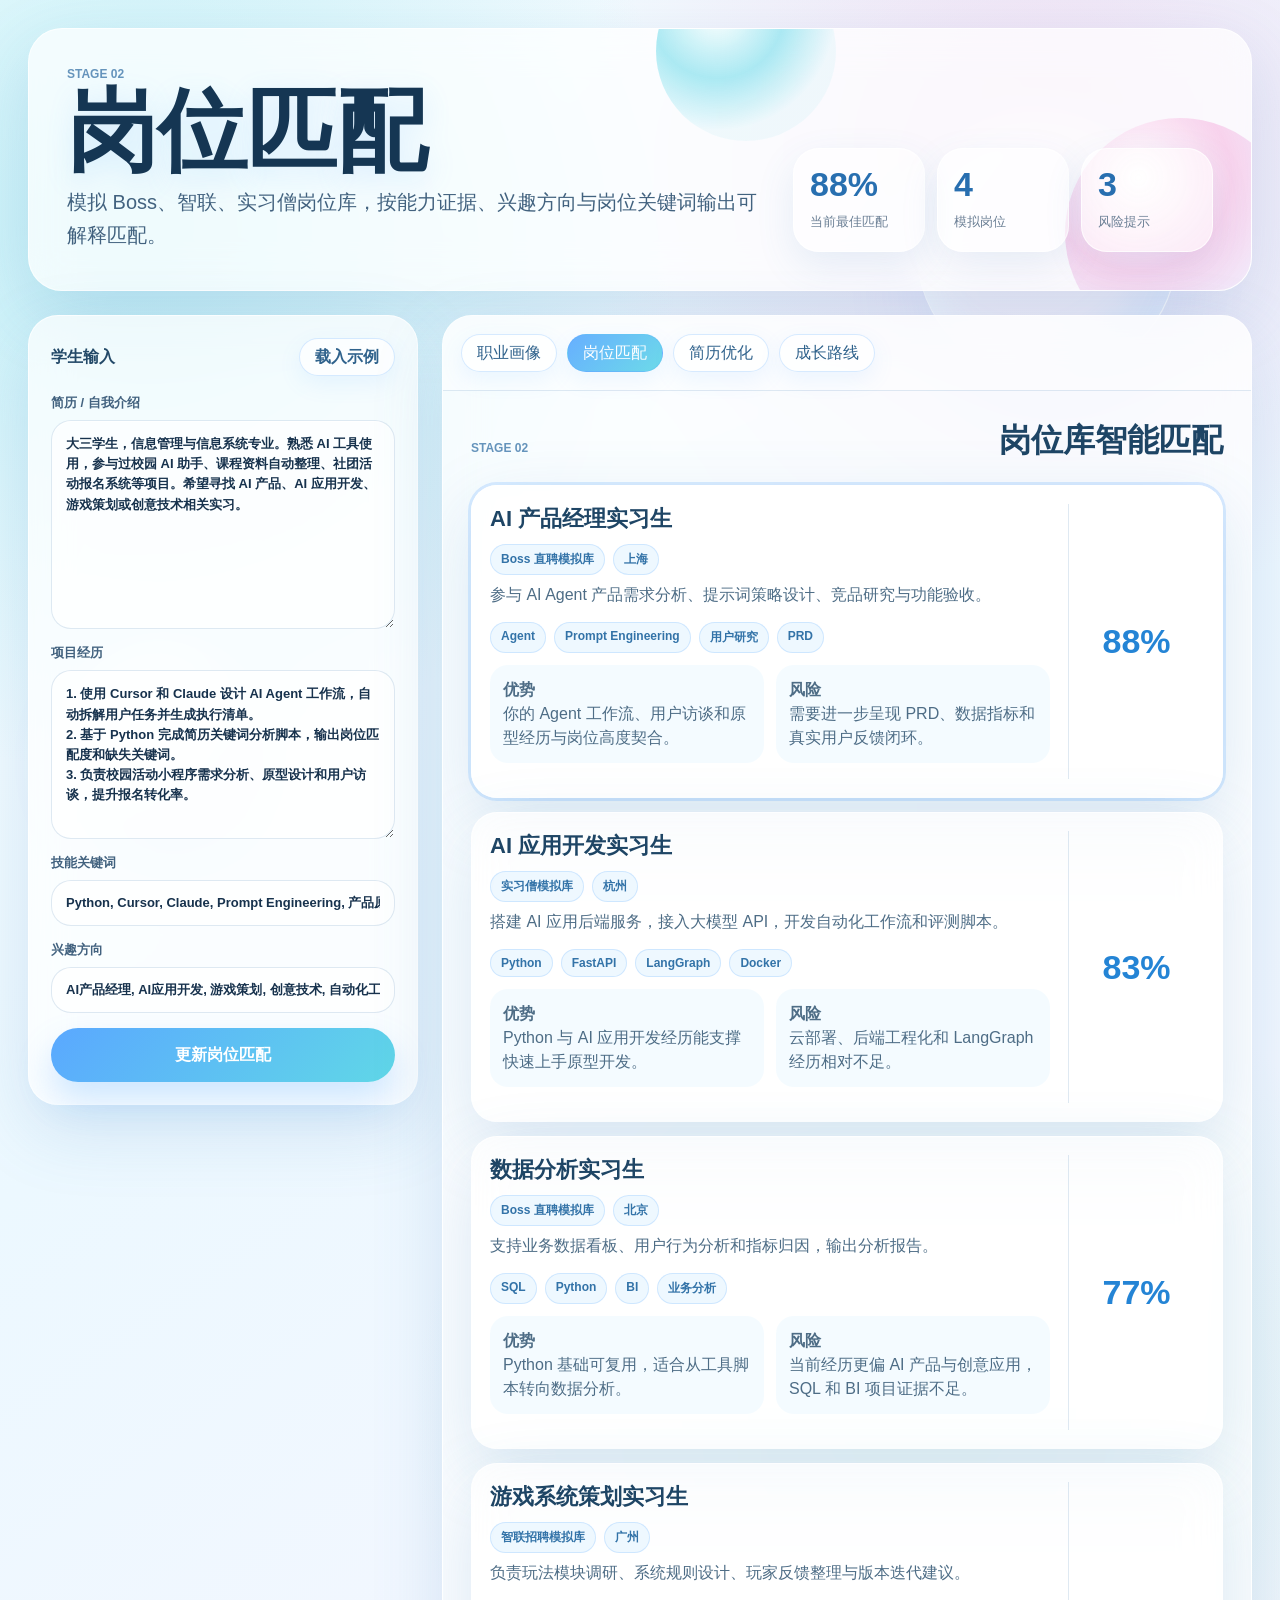
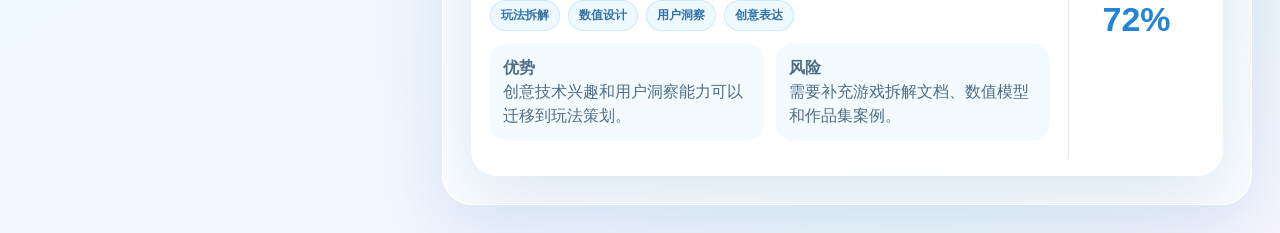
==== jobs.html @ e0388072 "Split demo into linked pages" ====
<!doctype html>
<html lang="zh-CN">
  <head>
    <meta charset="UTF-8" />
    <meta name="viewport" content="width=device-width, initial-scale=1.0" />
    <title>Offer 捕手 | 岗位匹配</title>
    <link rel="stylesheet" href="./styles.css" />
  </head>
  <body data-page="jobs">
    <main class="app-shell">
      <section class="hero">
        <div>
          <p class="eyebrow">Stage 02</p>
          <h1>岗位匹配</h1>
          <p class="subtitle">模拟 Boss、智联、实习僧岗位库，按能力证据、兴趣方向与岗位关键词输出可解释匹配。</p>
        </div>
        <div class="hero-metrics" aria-label="demo summary">
          <div><strong id="topScore">92%</strong><span>当前最佳匹配</span></div>
          <div><strong>4</strong><span>模拟岗位</span></div>
          <div><strong>3</strong><span>风险提示</span></div>
        </div>
      </section>

      <section class="workspace">
        <aside class="input-panel" aria-label="student profile input">
          <div class="panel-title">
            <span>学生输入</span>
            <button id="loadSample" type="button">载入示例</button>
          </div>
          <label>简历 / 自我介绍<textarea id="resumeInput" rows="9"></textarea></label>
          <label>项目经历<textarea id="projectInput" rows="7"></textarea></label>
          <label>技能关键词<input id="skillInput" type="text" /></label>
          <label>兴趣方向<input id="interestInput" type="text" /></label>
          <button class="primary-action" id="analyzeBtn" type="button">更新岗位匹配</button>
        </aside>

        <section class="result-panel">
          <nav class="stage-tabs" aria-label="analysis pages">
            <a class="tab" href="./index.html">职业画像</a>
            <a class="tab active" href="./jobs.html">岗位匹配</a>
            <a class="tab" href="./resume.html">简历优化</a>
            <a class="tab" href="./roadmap.html">成长路线</a>
          </nav>

          <section class="tab-page active" id="jobs">
            <div class="section-head">
              <p class="eyebrow">Stage 02</p>
              <h2>岗位库智能匹配</h2>
            </div>
            <div class="job-list" id="jobList"></div>
          </section>
        </section>
      </section>
    </main>

    <script src="./app.js"></script>
  </body>
</html>
---- styles.css ----
:root {
  --ink: #17324d;
  --muted: #6b7f95;
  --paper: #f4fbff;
  --panel: rgba(255, 255, 255, 0.72);
  --panel-strong: rgba(255, 255, 255, 0.9);
  --line: rgba(108, 154, 197, 0.22);
  --blue: #5aa8ff;
  --cyan: #60d7e7;
  --mint: #8ee8ca;
  --pink: #f3a3d8;
  --violet: #a9a7ff;
  --red: #ef6f8f;
  --shadow: 0 24px 70px rgba(74, 134, 190, 0.18);
  --soft-shadow: 0 14px 38px rgba(74, 134, 190, 0.12);
}

* {
  box-sizing: border-box;
}

body {
  margin: 0;
  min-height: 100vh;
  color: var(--ink);
  background:
    radial-gradient(circle at 10% 12%, rgba(96, 215, 231, 0.34), transparent 28%),
    radial-gradient(circle at 82% 8%, rgba(243, 163, 216, 0.3), transparent 24%),
    radial-gradient(circle at 72% 78%, rgba(142, 232, 202, 0.34), transparent 30%),
    linear-gradient(145deg, #f7fdff 0%, #ecf8ff 44%, #f8f6ff 100%);
  font-family: "Avenir Next", "PingFang SC", "Microsoft YaHei", sans-serif;
}

body::before,
body::after {
  position: fixed;
  z-index: -1;
  width: 260px;
  height: 260px;
  border: 1px solid rgba(255, 255, 255, 0.78);
  border-radius: 999px;
  background: rgba(255, 255, 255, 0.28);
  box-shadow:
    inset 18px 18px 44px rgba(255, 255, 255, 0.7),
    inset -20px -24px 42px rgba(90, 168, 255, 0.13),
    0 30px 80px rgba(90, 168, 255, 0.1);
  content: "";
  pointer-events: none;
}

body::before {
  top: 118px;
  right: 8vw;
}

body::after {
  bottom: 78px;
  left: 6vw;
  width: 180px;
  height: 180px;
}

button,
input,
textarea {
  font: inherit;
}

.app-shell {
  width: min(1440px, 100%);
  margin: 0 auto;
  padding: 28px;
}

.hero,
.input-panel,
.result-panel,
.score-card,
.insight-card,
.job-card,
.ats-card,
.rewrite-box,
.gap-item,
.timeline-step {
  border: 1px solid rgba(255, 255, 255, 0.72);
  background: var(--panel);
  box-shadow: var(--shadow);
  backdrop-filter: blur(20px);
  -webkit-backdrop-filter: blur(20px);
}

.hero {
  position: relative;
  overflow: hidden;
  display: grid;
  grid-template-columns: minmax(0, 1fr) auto;
  gap: 24px;
  align-items: end;
  min-height: 230px;
  padding: 38px;
  border-radius: 34px;
}

.hero::before,
.hero::after {
  position: absolute;
  border-radius: 999px;
  content: "";
  pointer-events: none;
}

.hero::before {
  top: -68px;
  right: 34%;
  width: 180px;
  height: 180px;
  background: radial-gradient(circle at 34% 28%, #ffffff 0%, rgba(96, 215, 231, 0.52) 38%, rgba(96, 215, 231, 0.08) 68%);
}

.hero::after {
  right: -44px;
  bottom: -58px;
  width: 230px;
  height: 230px;
  background: radial-gradient(circle at 32% 26%, #ffffff 0%, rgba(243, 163, 216, 0.45) 40%, rgba(169, 167, 255, 0.12) 72%);
}

.eyebrow,
.small-label {
  display: block;
  margin: 0 0 8px;
  color: #6594bc;
  font-size: 12px;
  font-weight: 800;
  letter-spacing: 0;
  text-transform: uppercase;
}

h1,
h2,
h3,
p {
  margin-top: 0;
}

h1 {
  position: relative;
  z-index: 1;
  margin-bottom: 12px;
  color: #153653;
  font-size: clamp(52px, 7vw, 104px);
  line-height: 0.95;
  text-shadow: 0 8px 28px rgba(90, 168, 255, 0.18);
}

.subtitle {
  position: relative;
  z-index: 1;
  max-width: 740px;
  margin-bottom: 0;
  color: #42627f;
  font-size: 20px;
  line-height: 1.65;
}

.hero-metrics {
  position: relative;
  z-index: 1;
  display: grid;
  grid-template-columns: repeat(3, 132px);
  gap: 12px;
}

.hero-metrics div {
  min-height: 104px;
  padding: 16px;
  border: 1px solid rgba(255, 255, 255, 0.74);
  border-radius: 26px;
  background: rgba(255, 255, 255, 0.58);
  box-shadow: var(--soft-shadow);
}

.hero-metrics strong {
  display: block;
  margin-bottom: 8px;
  color: #286fb0;
  font-size: 34px;
}

.hero-metrics span {
  color: var(--muted);
  font-size: 13px;
}

.workspace {
  display: grid;
  grid-template-columns: 390px minmax(0, 1fr);
  gap: 24px;
  margin-top: 24px;
}

.input-panel,
.result-panel {
  border-radius: 30px;
}

.input-panel {
  position: sticky;
  top: 24px;
  align-self: start;
  padding: 22px;
}

.panel-title {
  display: flex;
  align-items: center;
  justify-content: space-between;
  margin-bottom: 18px;
  color: #234968;
  font-weight: 900;
}

.panel-title button,
.tab {
  display: inline-flex;
  align-items: center;
  justify-content: center;
  min-height: 38px;
  padding: 0 15px;
  border: 1px solid rgba(90, 168, 255, 0.24);
  border-radius: 999px;
  background: rgba(255, 255, 255, 0.7);
  color: #2f628c;
  cursor: pointer;
  box-shadow: 0 8px 22px rgba(90, 168, 255, 0.1);
  text-decoration: none;
  transition: transform 160ms ease, background 160ms ease, color 160ms ease;
}

.panel-title button:hover,
.tab:hover,
.primary-action:hover {
  transform: translateY(-2px);
}

label {
  display: grid;
  gap: 8px;
  margin-bottom: 15px;
  color: #42627f;
  font-size: 13px;
  font-weight: 800;
}

textarea,
input {
  width: 100%;
  border: 1px solid var(--line);
  border-radius: 20px;
  background: rgba(255, 255, 255, 0.68);
  color: var(--ink);
  outline: none;
  box-shadow: inset 0 1px 0 rgba(255, 255, 255, 0.8);
}

textarea {
  min-height: 100px;
  padding: 13px 14px;
  resize: vertical;
  line-height: 1.55;
}

input {
  height: 46px;
  padding: 0 14px;
}

textarea:focus,
input:focus {
  border-color: rgba(90, 168, 255, 0.72);
  box-shadow: 0 0 0 4px rgba(90, 168, 255, 0.13);
}

.primary-action {
  width: 100%;
  min-height: 54px;
  border: 0;
  border-radius: 999px;
  background: linear-gradient(135deg, var(--blue), var(--cyan));
  color: white;
  font-weight: 900;
  cursor: pointer;
  box-shadow: 0 18px 34px rgba(90, 168, 255, 0.28);
}

.result-panel {
  min-height: 760px;
  overflow: hidden;
}

.stage-tabs {
  display: flex;
  gap: 10px;
  flex-wrap: wrap;
  padding: 18px;
  border-bottom: 1px solid var(--line);
  background: rgba(255, 255, 255, 0.38);
}

.tab.active {
  background: linear-gradient(135deg, rgba(90, 168, 255, 0.92), rgba(96, 215, 231, 0.92));
  color: white;
}

.tab-page {
  display: none;
  padding: 28px;
}

.tab-page.active {
  display: block;
}

.section-head {
  display: flex;
  align-items: end;
  justify-content: space-between;
  gap: 16px;
  margin-bottom: 22px;
}

.section-head h2 {
  margin-bottom: 0;
  color: #1e4565;
  font-size: 32px;
}

.score-grid {
  display: grid;
  grid-template-columns: repeat(4, minmax(0, 1fr));
  gap: 14px;
  margin-bottom: 18px;
}

.score-card,
.insight-card,
.job-card,
.ats-card,
.rewrite-box,
.gap-item,
.timeline-step {
  border-radius: 26px;
}

.score-card {
  min-height: 164px;
  padding: 18px;
}

.score-card strong {
  display: block;
  margin-bottom: 8px;
  color: #2b82d6;
  font-size: 42px;
}

.score-card p,
.insight-card p,
.job-card p,
.note,
.timeline-step p {
  color: #4e6d86;
}

.bar {
  height: 10px;
  margin-top: 16px;
  overflow: hidden;
  border-radius: 999px;
  background: rgba(90, 168, 255, 0.14);
}

.bar span {
  display: block;
  height: 100%;
  border-radius: inherit;
  background: linear-gradient(90deg, var(--mint), var(--blue));
}

.two-column {
  display: grid;
  grid-template-columns: 1fr 1fr;
  gap: 18px;
}

.insight-card {
  padding: 20px;
}

.insight-card.muted {
  background: rgba(255, 255, 255, 0.52);
}

ul {
  margin: 0;
  padding-left: 18px;
  color: #4e6d86;
  line-height: 1.9;
}

.job-list {
  display: grid;
  gap: 14px;
}

.job-card {
  display: grid;
  grid-template-columns: minmax(0, 1fr) 136px;
  gap: 18px;
  padding: 18px;
  cursor: pointer;
  transition: transform 180ms ease, box-shadow 180ms ease;
}

.job-card:hover {
  transform: translateY(-2px);
}

.job-card.selected {
  box-shadow: 0 0 0 3px rgba(90, 168, 255, 0.22), var(--shadow);
}

.job-card h3 {
  margin-bottom: 8px;
  color: #1e4565;
  font-size: 22px;
}

.job-meta,
.tag-row {
  display: flex;
  gap: 8px;
  flex-wrap: wrap;
  margin: 10px 0;
}

.tag {
  padding: 6px 10px;
  border: 1px solid rgba(90, 168, 255, 0.22);
  border-radius: 999px;
  background: rgba(236, 248, 255, 0.88);
  color: #3373a8;
  font-size: 12px;
  font-weight: 800;
}

.match-score {
  display: grid;
  place-items: center;
  align-self: stretch;
  border-left: 1px solid var(--line);
  color: #2484d5;
  font-size: 34px;
  font-weight: 900;
}

.job-notes {
  display: grid;
  grid-template-columns: 1fr 1fr;
  gap: 12px;
  margin-top: 12px;
}

.note {
  padding: 13px;
  border-radius: 18px;
  background: rgba(236, 248, 255, 0.58);
  line-height: 1.5;
}

.ats-card {
  display: grid;
  grid-template-columns: 160px minmax(0, 1fr);
  gap: 20px;
  padding: 18px;
  margin-bottom: 16px;
}

#atsRisk {
  color: var(--red);
  font-size: 38px;
}

.rewrite-box {
  display: grid;
  grid-template-columns: 1fr 1fr;
  gap: 0;
  margin-bottom: 16px;
  overflow: hidden;
}

.rewrite-box > div {
  padding: 20px;
}

.rewrite-box > div + div {
  border-left: 1px solid var(--line);
  background: rgba(231, 255, 247, 0.55);
}

.gap-strip {
  display: grid;
  grid-template-columns: repeat(3, 1fr);
  gap: 12px;
  margin-bottom: 18px;
}

.gap-item {
  padding: 16px;
  background: linear-gradient(145deg, rgba(255, 255, 255, 0.78), rgba(225, 247, 255, 0.62));
}

.gap-item strong {
  display: block;
  margin-bottom: 8px;
  color: #2b82d6;
  font-size: 24px;
}

.gap-item span {
  color: var(--muted);
}

.timeline {
  display: grid;
  gap: 12px;
}

.timeline-step {
  display: grid;
  grid-template-columns: 120px minmax(0, 1fr);
  gap: 18px;
  padding: 18px;
}

.timeline-step strong {
  color: #6a8df0;
}

@media (max-width: 1020px) {
  .hero,
  .workspace {
    grid-template-columns: 1fr;
  }

  .hero-metrics,
  .score-grid,
  .gap-strip {
    grid-template-columns: repeat(2, minmax(0, 1fr));
  }

  .input-panel {
    position: static;
  }
}

@media (max-width: 680px) {
  .app-shell {
    padding: 14px;
  }

  .hero {
    padding: 22px;
    border-radius: 26px;
  }

  .hero-metrics,
  .score-grid,
  .two-column,
  .job-card,
  .job-notes,
  .ats-card,
  .rewrite-box,
  .gap-strip,
  .timeline-step {
    grid-template-columns: 1fr;
  }

  .match-score,
  .rewrite-box > div + div {
    border-left: 0;
    border-top: 1px solid var(--line);
  }

  .section-head {
    display: block;
  }
}
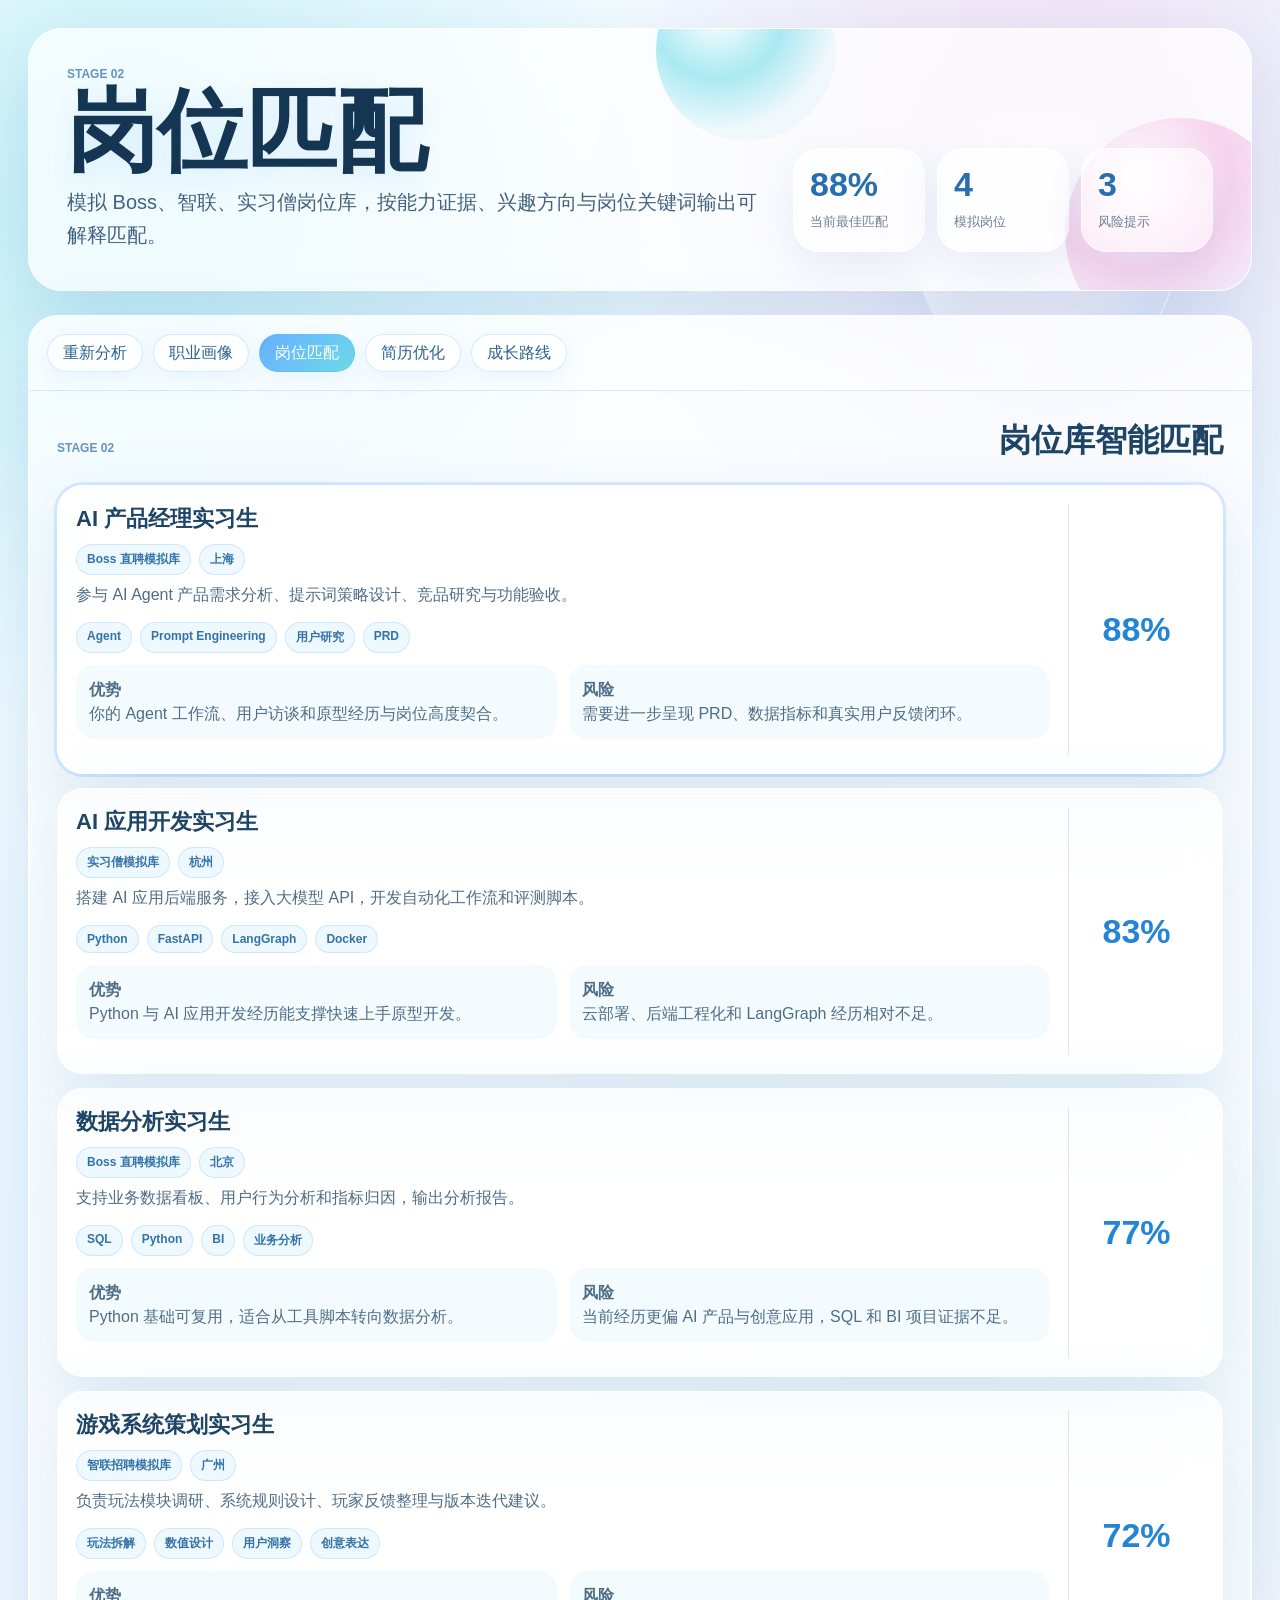
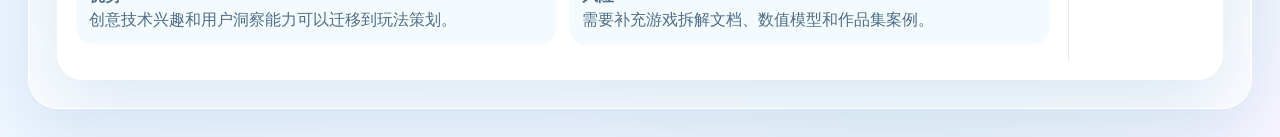
==== commit de7a41eb: "Add analysis loading flow and separate result pages" ====
--- a/jobs.html
+++ b/jobs.html
@@ -21,34 +21,21 @@
         </div>
       </section>
 
-      <section class="workspace">
-        <aside class="input-panel" aria-label="student profile input">
-          <div class="panel-title">
-            <span>学生输入</span>
-            <button id="loadSample" type="button">载入示例</button>
+      <section class="result-panel page-panel">
+        <nav class="stage-tabs" aria-label="analysis pages">
+          <a class="tab" href="./index.html">重新分析</a>
+          <a class="tab" href="./profile.html">职业画像</a>
+          <a class="tab active" href="./jobs.html">岗位匹配</a>
+          <a class="tab" href="./resume.html">简历优化</a>
+          <a class="tab" href="./roadmap.html">成长路线</a>
+        </nav>
+
+        <section class="tab-page active" id="jobs">
+          <div class="section-head">
+            <p class="eyebrow">Stage 02</p>
+            <h2>岗位库智能匹配</h2>
           </div>
-          <label>简历 / 自我介绍<textarea id="resumeInput" rows="9"></textarea></label>
-          <label>项目经历<textarea id="projectInput" rows="7"></textarea></label>
-          <label>技能关键词<input id="skillInput" type="text" /></label>
-          <label>兴趣方向<input id="interestInput" type="text" /></label>
-          <button class="primary-action" id="analyzeBtn" type="button">更新岗位匹配</button>
-        </aside>
-
-        <section class="result-panel">
-          <nav class="stage-tabs" aria-label="analysis pages">
-            <a class="tab" href="./index.html">职业画像</a>
-            <a class="tab active" href="./jobs.html">岗位匹配</a>
-            <a class="tab" href="./resume.html">简历优化</a>
-            <a class="tab" href="./roadmap.html">成长路线</a>
-          </nav>
-
-          <section class="tab-page active" id="jobs">
-            <div class="section-head">
-              <p class="eyebrow">Stage 02</p>
-              <h2>岗位库智能匹配</h2>
-            </div>
-            <div class="job-list" id="jobList"></div>
-          </section>
+          <div class="job-list" id="jobList"></div>
         </section>
       </section>
     </main>
--- a/styles.css
+++ b/styles.css
@@ -75,6 +75,8 @@
 .hero,
 .input-panel,
 .result-panel,
+.input-home,
+.loading-panel,
 .score-card,
 .insight-card,
 .job-card,
@@ -199,6 +201,28 @@
   margin-top: 24px;
 }
 
+.input-home {
+  margin-top: 24px;
+  padding: 24px;
+  border-radius: 30px;
+}
+
+.input-grid {
+  display: grid;
+  grid-template-columns: 1fr 1fr;
+  gap: 16px;
+}
+
+.input-grid label:nth-child(3),
+.input-grid label:nth-child(4) {
+  margin-bottom: 0;
+}
+
+.start-action {
+  width: min(420px, 100%);
+  margin-top: 22px;
+}
+
 .input-panel,
 .result-panel {
   border-radius: 30px;
@@ -298,6 +322,10 @@
   overflow: hidden;
 }
 
+.page-panel {
+  margin-top: 24px;
+}
+
 .stage-tabs {
   display: flex;
   gap: 10px;
@@ -547,6 +575,104 @@
   color: #6a8df0;
 }
 
+.loading-shell {
+  display: grid;
+  min-height: 100vh;
+  place-items: center;
+}
+
+.loading-panel {
+  width: min(760px, 100%);
+  padding: 46px;
+  border-radius: 38px;
+  text-align: center;
+}
+
+.loading-panel h1 {
+  margin-bottom: 16px;
+  font-size: clamp(42px, 7vw, 78px);
+}
+
+.bubble-loader {
+  position: relative;
+  width: 132px;
+  height: 132px;
+  margin: 0 auto 24px;
+  border-radius: 999px;
+  background: radial-gradient(circle at 32% 28%, #ffffff 0%, rgba(96, 215, 231, 0.52) 38%, rgba(90, 168, 255, 0.22) 70%);
+  box-shadow:
+    inset 16px 14px 34px rgba(255, 255, 255, 0.82),
+    0 20px 55px rgba(90, 168, 255, 0.22);
+  animation: floatBubble 1.8s ease-in-out infinite;
+}
+
+.bubble-loader::before,
+.bubble-loader::after {
+  position: absolute;
+  border-radius: inherit;
+  background: rgba(255, 255, 255, 0.6);
+  content: "";
+}
+
+.bubble-loader::before {
+  top: 24px;
+  left: 28px;
+  width: 28px;
+  height: 28px;
+}
+
+.bubble-loader::after {
+  right: -18px;
+  bottom: 10px;
+  width: 42px;
+  height: 42px;
+}
+
+.loading-steps {
+  display: flex;
+  justify-content: center;
+  gap: 10px;
+  flex-wrap: wrap;
+  margin: 26px 0 18px;
+}
+
+.loading-steps span {
+  padding: 8px 13px;
+  border: 1px solid rgba(90, 168, 255, 0.22);
+  border-radius: 999px;
+  background: rgba(255, 255, 255, 0.58);
+  color: #3373a8;
+  font-size: 13px;
+  font-weight: 800;
+}
+
+.loading-bar {
+  height: 12px;
+  overflow: hidden;
+  border-radius: 999px;
+  background: rgba(90, 168, 255, 0.14);
+}
+
+.loading-bar span {
+  display: block;
+  width: 0;
+  height: 100%;
+  border-radius: inherit;
+  background: linear-gradient(90deg, var(--mint), var(--blue), var(--pink));
+  transition: width 160ms ease;
+}
+
+@keyframes floatBubble {
+  0%,
+  100% {
+    transform: translateY(0) scale(1);
+  }
+
+  50% {
+    transform: translateY(-10px) scale(1.03);
+  }
+}
+
 @media (max-width: 1020px) {
   .hero,
   .workspace {
@@ -554,6 +680,7 @@
   }
 
   .hero-metrics,
+  .input-grid,
   .score-grid,
   .gap-strip {
     grid-template-columns: repeat(2, minmax(0, 1fr));
@@ -575,6 +702,7 @@
   }
 
   .hero-metrics,
+  .input-grid,
   .score-grid,
   .two-column,
   .job-card,
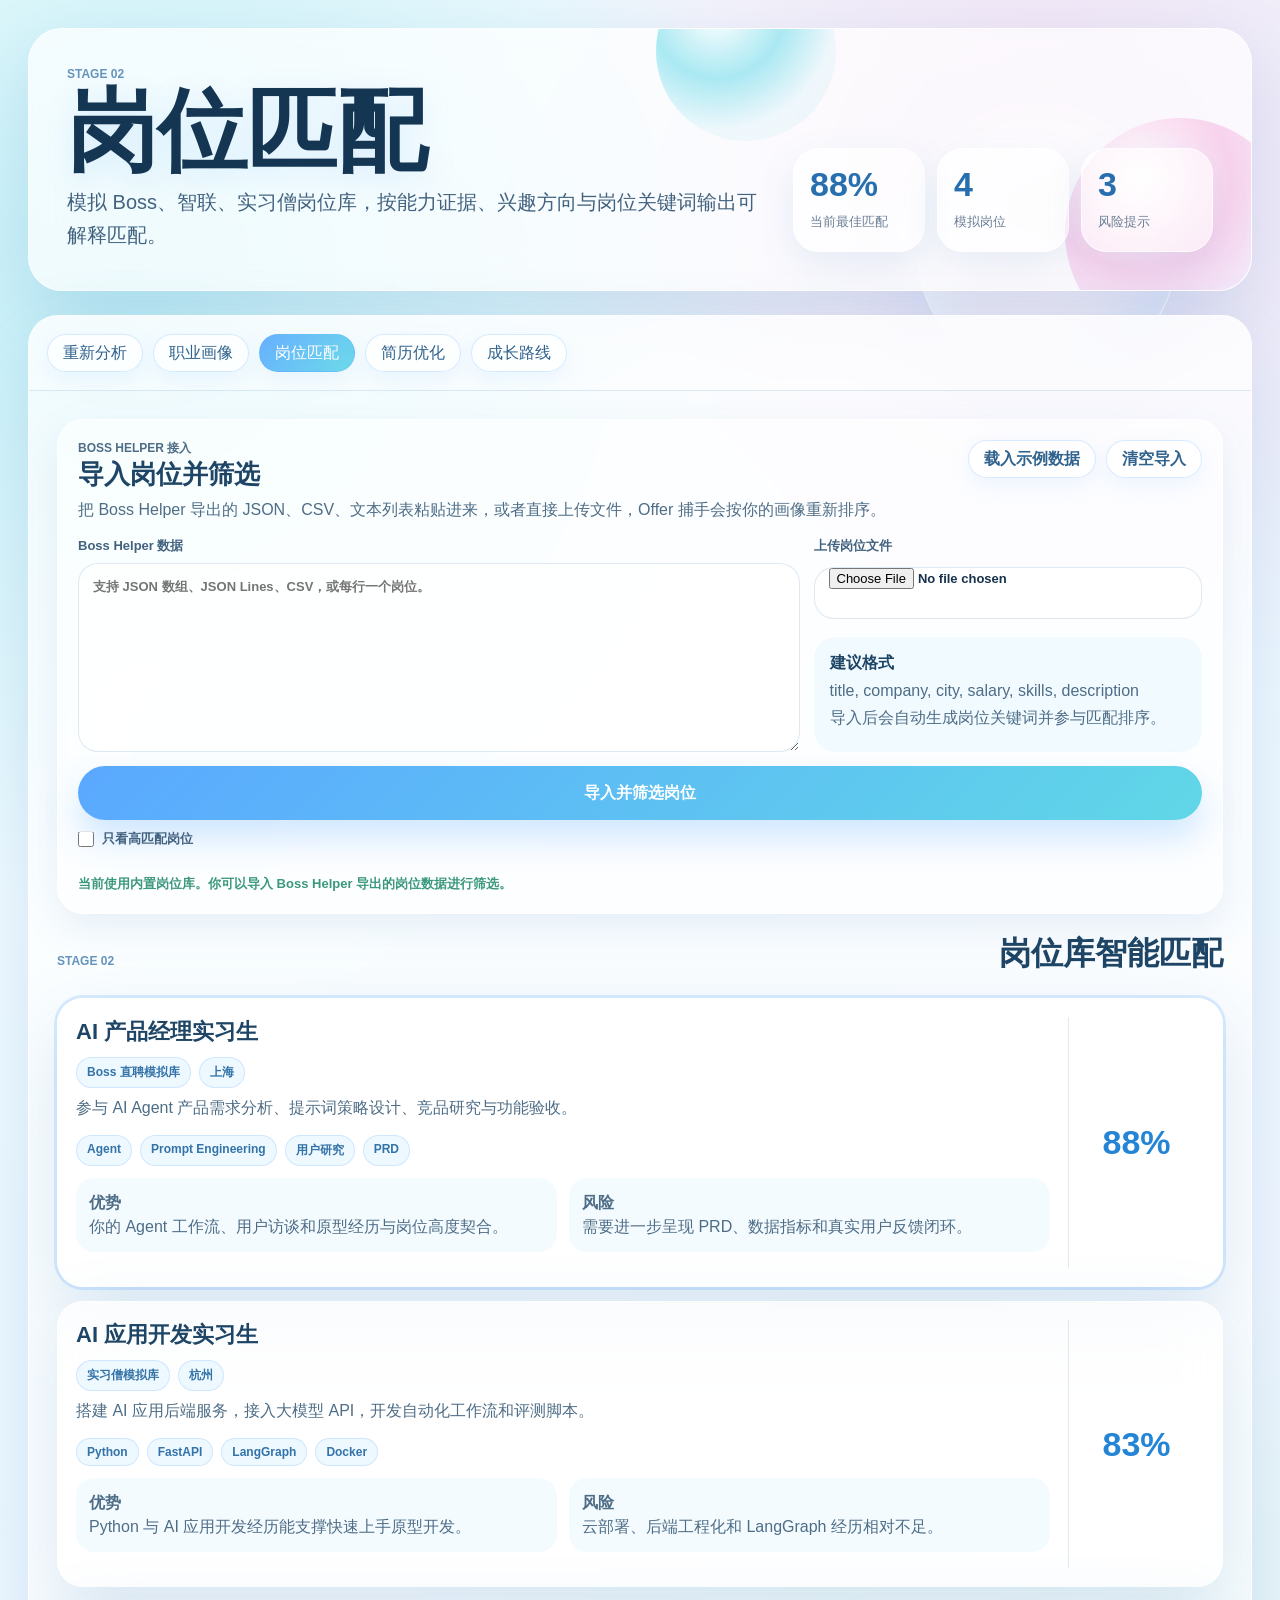
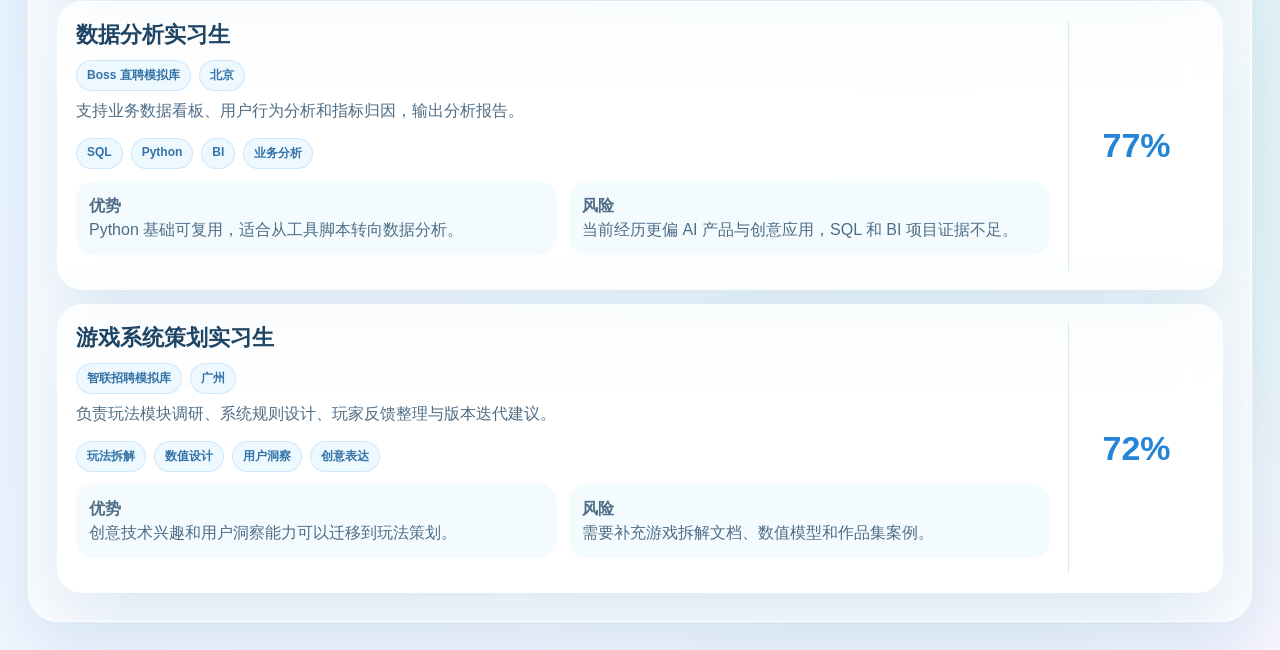
==== commit eb5d29aa: "Add Boss Helper job import integration" ====
--- a/jobs.html
+++ b/jobs.html
@@ -31,6 +31,48 @@
         </nav>
 
         <section class="tab-page active" id="jobs">
+          <section class="integration-panel">
+            <div class="integration-head">
+              <div>
+                <p class="eyebrow">Boss Helper 接入</p>
+                <h2>导入岗位并筛选</h2>
+                <p>把 Boss Helper 导出的 JSON、CSV、文本列表粘贴进来，或者直接上传文件，Offer 捕手会按你的画像重新排序。</p>
+              </div>
+              <div class="integration-actions">
+                <button class="ghost-action" id="importSampleBtn" type="button">载入示例数据</button>
+                <button class="ghost-action" id="clearImportedJobsBtn" type="button">清空导入</button>
+              </div>
+            </div>
+
+            <div class="integration-grid">
+              <label class="integration-field">
+                Boss Helper 数据
+                <textarea id="jobImportInput" rows="8" placeholder='支持 JSON 数组、JSON Lines、CSV，或每行一个岗位。'></textarea>
+              </label>
+
+              <div class="integration-side">
+                <label class="integration-field compact">
+                  上传岗位文件
+                  <input id="jobFileInput" type="file" accept=".json,.csv,.txt" />
+                </label>
+                <div class="integration-tip">
+                  <strong>建议格式</strong>
+                  <p>title, company, city, salary, skills, description</p>
+                  <p>导入后会自动生成岗位关键词并参与匹配排序。</p>
+                </div>
+              </div>
+            </div>
+
+            <div class="integration-foot">
+              <button class="primary-action" id="importJobsBtn" type="button">导入并筛选岗位</button>
+              <label class="switch">
+                <input id="highMatchOnly" type="checkbox" />
+                <span>只看高匹配岗位</span>
+              </label>
+            </div>
+            <div class="integration-status" id="importStatus">当前使用内置岗位库。</div>
+          </section>
+
           <div class="section-head">
             <p class="eyebrow">Stage 02</p>
             <h2>岗位库智能匹配</h2>
--- a/styles.css
+++ b/styles.css
@@ -223,6 +223,118 @@
   margin-top: 22px;
 }
 
+.upload-zone {
+  display: grid;
+  grid-template-columns: minmax(0, 1fr) auto;
+  gap: 18px;
+  align-items: center;
+  margin-bottom: 18px;
+  padding: 22px;
+  border: 1px dashed rgba(90, 168, 255, 0.42);
+  border-radius: 28px;
+  background:
+    radial-gradient(circle at 8% 20%, rgba(255, 255, 255, 0.9), transparent 20%),
+    rgba(236, 248, 255, 0.58);
+  box-shadow: inset 0 1px 0 rgba(255, 255, 255, 0.9);
+  transition: transform 160ms ease, border-color 160ms ease, background 160ms ease;
+}
+
+.upload-zone.dragging {
+  transform: translateY(-2px);
+  border-color: rgba(96, 215, 231, 0.9);
+  background: rgba(231, 255, 247, 0.72);
+}
+
+.upload-zone h2 {
+  margin: 0 0 8px;
+  color: #1e4565;
+  font-size: 26px;
+}
+
+.upload-zone p:not(.eyebrow) {
+  margin-bottom: 0;
+  color: #4e6d86;
+}
+
+.upload-actions {
+  display: flex;
+  gap: 10px;
+  flex-wrap: wrap;
+  justify-content: flex-end;
+}
+
+.ghost-action {
+  min-height: 44px;
+  padding: 0 16px;
+  border: 1px solid rgba(90, 168, 255, 0.26);
+  border-radius: 999px;
+  background: rgba(255, 255, 255, 0.72);
+  color: #2f628c;
+  cursor: pointer;
+  font-weight: 900;
+  box-shadow: 0 10px 24px rgba(90, 168, 255, 0.1);
+}
+
+.file-results {
+  display: grid;
+  grid-template-columns: repeat(2, minmax(0, 1fr));
+  gap: 12px;
+  margin-bottom: 18px;
+}
+
+.file-card {
+  display: grid;
+  grid-template-columns: 76px minmax(0, 1fr);
+  gap: 12px;
+  align-items: center;
+  padding: 12px;
+  border: 1px solid rgba(255, 255, 255, 0.72);
+  border-radius: 22px;
+  background: rgba(255, 255, 255, 0.58);
+  box-shadow: var(--soft-shadow);
+}
+
+.file-card img,
+.file-icon {
+  width: 76px;
+  height: 76px;
+  border-radius: 18px;
+}
+
+.file-card img {
+  object-fit: cover;
+}
+
+.file-icon {
+  display: grid;
+  place-items: center;
+  background: linear-gradient(135deg, rgba(90, 168, 255, 0.18), rgba(96, 215, 231, 0.28));
+  color: #3373a8;
+  font-size: 13px;
+  font-weight: 900;
+}
+
+.file-card h3 {
+  overflow: hidden;
+  margin-bottom: 6px;
+  color: #1e4565;
+  font-size: 16px;
+  text-overflow: ellipsis;
+  white-space: nowrap;
+}
+
+.file-card p {
+  margin-bottom: 6px;
+  color: var(--muted);
+  font-size: 13px;
+}
+
+.file-card span {
+  color: #3b987d;
+  font-size: 13px;
+  font-weight: 800;
+}
+
 .input-panel,
 .result-panel {
   border-radius: 30px;
@@ -245,6 +357,7 @@
 }
 
 .panel-title button,
+.ghost-action,
 .tab {
   display: inline-flex;
   align-items: center;
@@ -262,6 +375,7 @@
 }
 
 .panel-title button:hover,
+.ghost-action:hover,
 .tab:hover,
 .primary-action:hover {
   transform: translateY(-2px);
@@ -361,6 +475,117 @@
   margin-bottom: 0;
   color: #1e4565;
   font-size: 32px;
+}
+
+.integration-panel {
+  margin-bottom: 18px;
+  padding: 20px;
+  border: 1px solid rgba(255, 255, 255, 0.72);
+  border-radius: 26px;
+  background: rgba(255, 255, 255, 0.48);
+  box-shadow: var(--soft-shadow);
+}
+
+.integration-head {
+  display: flex;
+  align-items: start;
+  justify-content: space-between;
+  gap: 18px;
+  margin-bottom: 16px;
+}
+
+.integration-head h2 {
+  margin-bottom: 8px;
+  color: #1e4565;
+  font-size: 26px;
+}
+
+.integration-head p {
+  margin-bottom: 0;
+  color: #4e6d86;
+}
+
+.integration-actions,
+.integration-foot {
+  display: flex;
+  gap: 10px;
+  flex-wrap: wrap;
+  align-items: center;
+}
+
+.integration-grid {
+  display: grid;
+  grid-template-columns: minmax(0, 1.3fr) minmax(280px, 0.7fr);
+  gap: 14px;
+  margin-bottom: 14px;
+}
+
+.integration-field {
+  display: grid;
+  gap: 8px;
+  margin-bottom: 0;
+  color: #42627f;
+}
+
+.integration-field textarea,
+.integration-field input {
+  width: 100%;
+}
+
+.integration-field.compact input {
+  height: 52px;
+}
+
+.integration-side {
+  display: grid;
+  gap: 14px;
+}
+
+.integration-tip {
+  padding: 16px;
+  border-radius: 22px;
+  background: rgba(236, 248, 255, 0.74);
+  color: #4e6d86;
+}
+
+.integration-tip strong {
+  display: block;
+  margin-bottom: 8px;
+  color: #1e4565;
+}
+
+.integration-tip p {
+  margin-bottom: 8px;
+}
+
+.integration-tip p:last-child {
+  margin-bottom: 0;
+}
+
+.integration-foot {
+  justify-content: space-between;
+}
+
+.integration-status {
+  margin-top: 12px;
+  color: #3b987d;
+  font-size: 13px;
+  font-weight: 800;
+}
+
+.switch {
+  display: inline-flex;
+  gap: 8px;
+  align-items: center;
+  color: #42627f;
+  font-size: 13px;
+  font-weight: 800;
+}
+
+.switch input {
+  width: 16px;
+  height: 16px;
+  margin: 0;
 }
 
 .score-grid {
@@ -681,6 +906,9 @@
 
   .hero-metrics,
   .input-grid,
+  .upload-zone,
+  .file-results,
+  .integration-grid,
   .score-grid,
   .gap-strip {
     grid-template-columns: repeat(2, minmax(0, 1fr));
@@ -703,6 +931,9 @@
 
   .hero-metrics,
   .input-grid,
+  .upload-zone,
+  .file-results,
+  .integration-grid,
   .score-grid,
   .two-column,
   .job-card,
